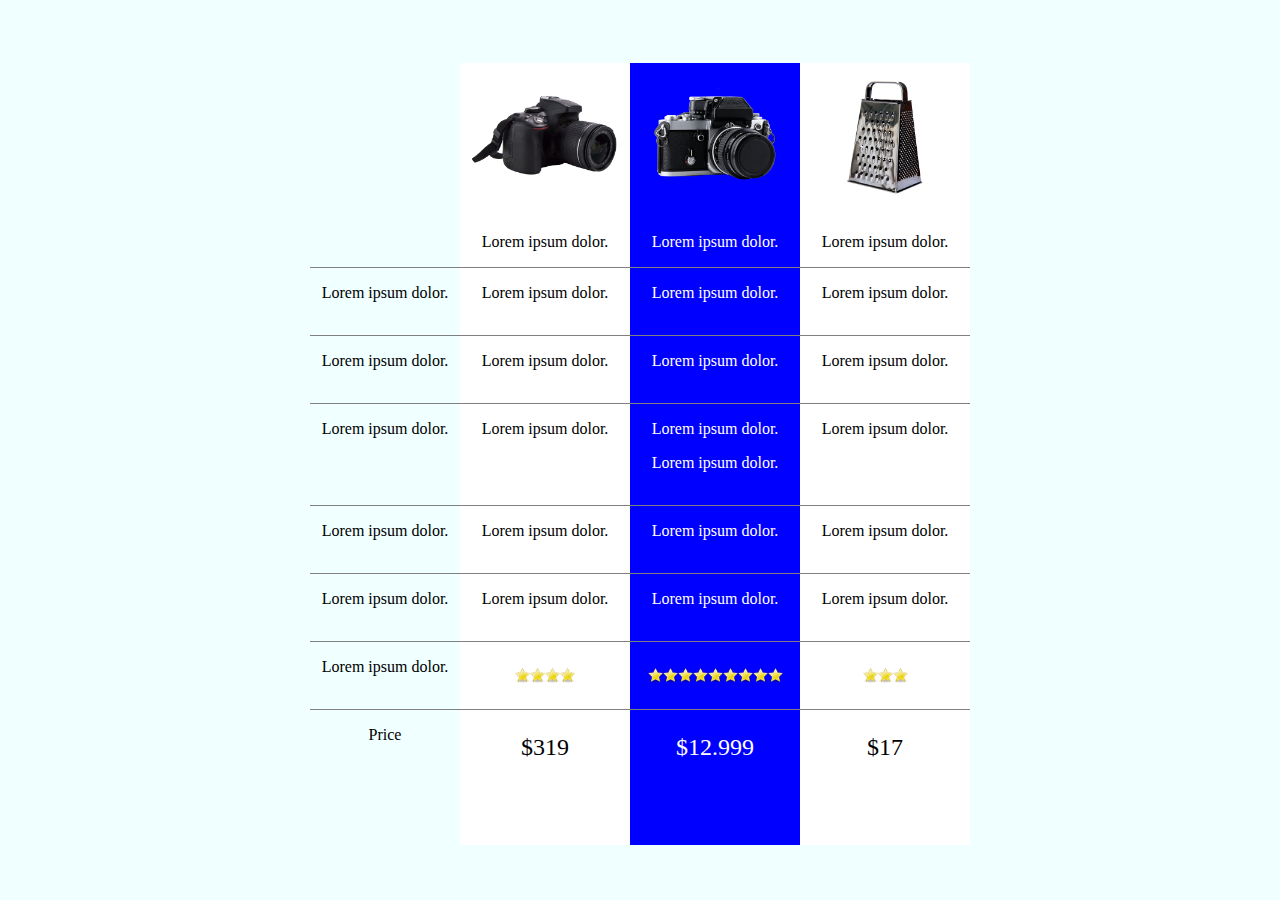
==== index.html @ dc5407e0 "New DZ9" ====
<!DOCTYPE html>
<html lang="en">
<head>
    <meta charset="UTF-8">
    <title>Document</title>
    <link rel="stylesheet" href="main.css"> 
</head>
<body>
   <div class="container">
       <div class="item1">
           <img src="img\foto1.png" alt="foto1">
            <p>Lorem ipsum dolor.</p>
       </div>
       <div class="item2">
           <img src="img\foto2.png" alt="foto2">
           <p>Lorem ipsum dolor.</p>
       </div>
       <div class="item3">
           <img src="img\foto3.png" alt="foto3">
           <p>Lorem ipsum dolor.</p>
       </div>
       <div class="item4">
           <p>Lorem ipsum dolor.</p>
       </div>
       <div class="item5">
           <p>Lorem ipsum dolor.</p>
       </div>
       <div class="item6">
           <p>Lorem ipsum dolor.</p>
       </div>
       <div class="item7">
           <p>Lorem ipsum dolor.</p>
       </div>
       <div class="item8">
           <p>Lorem ipsum dolor.</p>
       </div>
       <div class="item9">
           <p>Lorem ipsum dolor.</p>
       </div>
       <div class="item10">
           <p>Lorem ipsum dolor.</p>
       </div>
       <div class="item11">
           <p>Lorem ipsum dolor.</p>
       </div>
       <div class="item12">
           <p>Lorem ipsum dolor.</p>
       </div>
       <div class="item13">
           <p>Lorem ipsum dolor.</p>
       </div>
       <div class="item14">
           <p>Lorem ipsum dolor.</p>
           <p>Lorem ipsum dolor.</p>
       </div>
       <div class="item15">
           <p>Lorem ipsum dolor.</p>
       </div>
       <div class="item16">
           <p>Lorem ipsum dolor.</p>
       </div>
       <div class="item17">
           <p>Lorem ipsum dolor.</p>
       </div>
       <div class="item18">
           <p>Lorem ipsum dolor.</p>
       </div>
       <div class="item19">
           <p>Lorem ipsum dolor.</p>
       </div>
       <div class="item20">
           <p>Lorem ipsum dolor.</p>
       </div>
       <div class="item21">
           <p>Lorem ipsum dolor.</p>
       </div>
       <div class="item22">
           <p>Lorem ipsum dolor.</p>
       </div>
       <div class="item23">
           <p>Lorem ipsum dolor.</p>
       </div>
       <div class="item24">
           <p>Lorem ipsum dolor.</p>
       </div>
       <div class="item25">
           <img src="img\star.png" alt="star"><img src="img\star.png" alt="star"><img src="img\star.png" alt="star"><img src="img\star.png" alt="star">
       </div>
       <div class="item26">
           <img src="img\star.png" alt="star"><img src="img\star.png" alt="star"><img src="img\star.png" alt="star"><img src="img\star.png" alt="star"><img src="img\star.png" alt="star"><img src="img\star.png" alt="star"><img src="img\star.png" alt="star"><img src="img\star.png" alt="star"><img src="img\star.png" alt="star">
       </div>
       <div class="item27">
           <img src="img\star.png" alt="star"><img src="img\star.png" alt="star"><img src="img\star.png" alt="star">
       </div>
       <div class="item28">
           <p>Price</p>
       </div>
       <div class="item29">
            <p>$319</p>
       </div>
       <div class="item30">
            <p>$12.999</p>
       </div>
       <div class="item31">
            <p>$17</p>
       </div>
       
   </div>
    
</body>
</html>
---- main.css ----
body{
background-color: azure;
}
.container{
    display: grid;
    grid-template-columns: 150px 170px 170px 170px;
    grid-template-rows: 3fr 1fr 1fr 1.5fr 1fr 1fr 1fr 2fr;
    grid-template-areas: 
   ". item1 item2 item3"
   "item4 item5 item6 item7"
   "item8 item9 item10 item11" 
   "item12 item13 item14 item15" 
   "item16 item17 item18 item19" 
   "item20 item21 item22 item23" 
   "item24 item25 item26 item27" 
   "item28 item29 item30 item31";
   /* grid: [row1-start] ". item1 item2 item3" 3fr [row1-end]
    grid: [row2-start] "item4 item5 item6 item7" 1fr [row2-end]
    grid: [row3-start] "item8 item9 item10 item11" 1fr [row3-end]
    grid: [row4-start] "item12 item13 item14 item15" 1.5fr [row4-end]
    grid: [row5-start] "item16 item17 item18 item19" 1fr [row5-end]
    grid: [row6-start] "item20 item21 item22 item23" 1fr [row6-end]
    grid: [row7-start] "item24 item25 item26 item27" 1fr [row7-end]
    grid: [row8-start] "item28 item29 item30 item31" 2fr [row8-end]
    / 50px 70px 70px 70px;*/
    justify-content: center;
    margin-top: 5%;
}

.item1{background-color: white;
  grid-area: item1;  
    text-align: center;
}
.item1 img{
    width: 150px;
    height: 150px;
  
}
.item2{ text-align: center;
    background-color: blue;
    color: white;
    grid-area: item2;
  
}
.item2 img{
    width: 150px;
    height: 150px;
  
}
.item3{background-color: white;
     grid-area: item3;  text-align: center;
}
.item3 img{
    width: 150px;
    height: 150px;
  
}
.item4{ text-align: center;
     grid-area: item4; 
    border-top: 1px solid grey;
}
.item5{background-color: white;
     grid-area: item5; 
    border-top: 1px solid grey; text-align: center;
}
.item6{background-color: blue; text-align: center;
    color: white;
     grid-area: item6; 
    border-top: 1px solid grey;
}
.item7{border-top: 1px solid grey;
    grid-area: item7;background-color: white; text-align: center;
    
}
.item8{border-top: 1px solid grey; text-align: center;
    grid-area: item8;
}
.item9{border-top: 1px solid grey; text-align: center;
    grid-area: item9;background-color: white;
}
.item10{border-top: 1px solid grey; text-align: center;
    grid-area: item10;background-color: blue;
    color: white;
}
.item11{border-top: 1px solid grey; text-align: center;
    grid-area: item11;background-color: white;
}
.item12{border-top: 1px solid grey; text-align: center;
grid-area: item12;
    
}
.item13{border-top: 1px solid grey; text-align: center;
    grid-area: item13;background-color: white;
}
.item14{border-top: 1px solid grey; text-align: center;
    grid-area: item14;background-color: blue;
    color: white;
}
.item15{border-top: 1px solid grey; text-align: center;
   grid-area: item15;background-color: white; 
}

.item16{border-top: 1px solid grey; text-align: center;
    grid-area: item16;
}
.item17{border-top: 1px solid grey; text-align: center;
    grid-area: item17;background-color: white;
}
.item18{border-top: 1px solid grey; text-align: center;
    grid-area: item18;background-color: blue;
    color: white;
}
.item19{border-top: 1px solid grey; text-align: center;
    grid-area: item19;background-color: white;
}
.item20{border-top: 1px solid grey; text-align: center;
    grid-area: item20;
}
.item21{border-top: 1px solid grey; text-align: center;
    grid-area: item21;background-color: white;
}

.item22{border-top: 1px solid grey; text-align: center;
    grid-area: item22;background-color: blue;
    color: white;
}
.item23{border-top: 1px solid grey; text-align: center;
    grid-area: item23;background-color: white;
}
.item24{border-top: 1px solid grey; text-align: center;
    grid-area: item24;
}
.item25{border-top: 1px solid grey; text-align: center;
    grid-area: item25;background-color: white;
    
}
.item25 img{margin-top: 15%;
    width: 15px;
    height: 15px;
}
.item26{border-top: 1px solid grey; text-align: center;
    grid-area: item26;background-color: blue;
    color: white;
}
.item26 img{margin-top: 15%;
    width: 15px;
    height: 15px;
}
.item27{border-top: 1px solid grey; text-align: center;
    grid-area: item27;background-color: white;
}
.item27 img{
    margin-top: 15%;
    width: 15px;
    height: 15px;
}
.item28{border-top: 1px solid grey; text-align: center;
    grid-area: item28;
}
.item29{border-top: 1px solid grey; text-align: center;
    grid-area: item29;background-color: white;font-size: 150%;
}
.item30{border-top: 1px solid grey; text-align: center;
    grid-area: item30;background-color: blue;
    color: white;
    padding-bottom: 10px;font-size: 150%;
}
.item31{border-top: 1px solid grey;font-size: 150%;
    grid-area: item31;background-color: white; text-align: center;
}
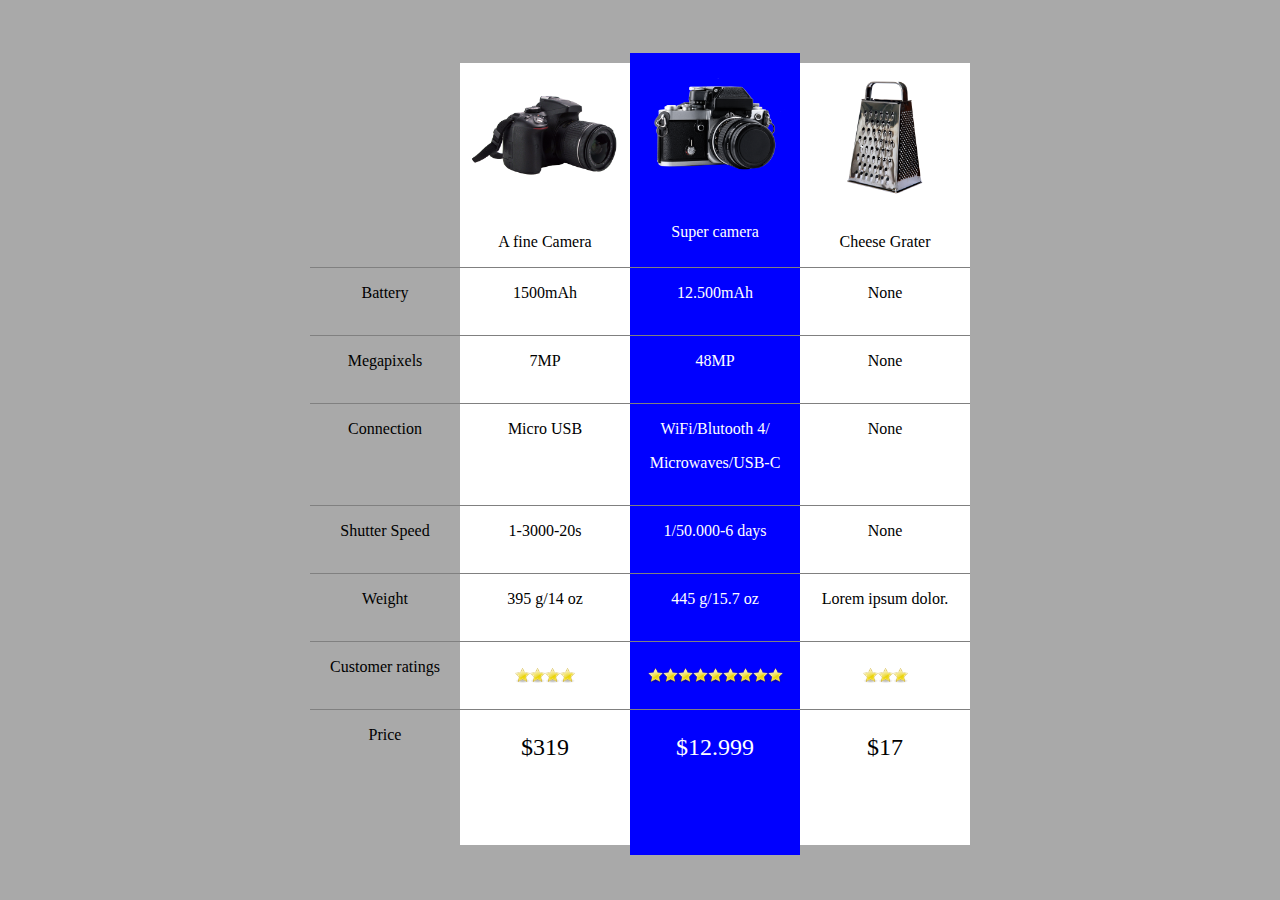
==== commit 7623397a: "New file DZ9" ====
--- a/index.html
+++ b/index.html
@@ -6,82 +6,84 @@
     <link rel="stylesheet" href="main.css"> 
 </head>
 <body>
+  <div class="main">
    <div class="container">
+      <div class="back-white"></div>
        <div class="item1">
            <img src="img\foto1.png" alt="foto1">
-            <p>Lorem ipsum dolor.</p>
+           <p>A fine Camera</p>
        </div>
        <div class="item2">
            <img src="img\foto2.png" alt="foto2">
-           <p>Lorem ipsum dolor.</p>
+           <p>Super camera</p>
        </div>
        <div class="item3">
            <img src="img\foto3.png" alt="foto3">
-           <p>Lorem ipsum dolor.</p>
+           <p>Cheese Grater</p>
        </div>
        <div class="item4">
-           <p>Lorem ipsum dolor.</p>
+           <p>Battery</p>
        </div>
        <div class="item5">
-           <p>Lorem ipsum dolor.</p>
+           <p>1500mAh</p>
        </div>
        <div class="item6">
-           <p>Lorem ipsum dolor.</p>
+           <p>12.500mAh</p>
        </div>
        <div class="item7">
-           <p>Lorem ipsum dolor.</p>
+           <p>None</p>
        </div>
        <div class="item8">
-           <p>Lorem ipsum dolor.</p>
+           <p>Megapixels</p>
        </div>
        <div class="item9">
-           <p>Lorem ipsum dolor.</p>
+           <p>7MP</p>
        </div>
        <div class="item10">
-           <p>Lorem ipsum dolor.</p>
+           <p>48MP</p>
        </div>
        <div class="item11">
-           <p>Lorem ipsum dolor.</p>
+           <p>None</p>
        </div>
        <div class="item12">
-           <p>Lorem ipsum dolor.</p>
+           <p>Connection</p>
        </div>
        <div class="item13">
-           <p>Lorem ipsum dolor.</p>
+           <p>Micro USB</p>
        </div>
        <div class="item14">
-           <p>Lorem ipsum dolor.</p>
-           <p>Lorem ipsum dolor.</p>
+           <p>WiFi/Blutooth 4/</p>
+           <p>Microwaves/USB-C</p>
        </div>
        <div class="item15">
-           <p>Lorem ipsum dolor.</p>
+           <p>None</p>
        </div>
        <div class="item16">
-           <p>Lorem ipsum dolor.</p>
+           <p>Shutter Speed</p>
        </div>
        <div class="item17">
-           <p>Lorem ipsum dolor.</p>
+           <p>1-3000-20s</p>
        </div>
        <div class="item18">
-           <p>Lorem ipsum dolor.</p>
+           <p>1/50.000-6 days</p>
        </div>
        <div class="item19">
-           <p>Lorem ipsum dolor.</p>
+           <p>None</p>
        </div>
        <div class="item20">
-           <p>Lorem ipsum dolor.</p>
+           <p>Weight</p>
        </div>
        <div class="item21">
-           <p>Lorem ipsum dolor.</p>
+           <p>395 g/14 oz</p>
        </div>
        <div class="item22">
-           <p>Lorem ipsum dolor.</p>
+           <p>445 g/15.7 oz</p>
        </div>
        <div class="item23">
            <p>Lorem ipsum dolor.</p>
        </div>
        <div class="item24">
-           <p>Lorem ipsum dolor.</p>
+           <p>Customer ratings</p>
        </div>
        <div class="item25">
            <img src="img\star.png" alt="star"><img src="img\star.png" alt="star"><img src="img\star.png" alt="star"><img src="img\star.png" alt="star">
@@ -106,6 +108,6 @@
        </div>
        
    </div>
-    
+    </div>
 </body>
 </html>--- a/main.css
+++ b/main.css
@@ -1,20 +1,26 @@
-body{
-background-color: azure;
-}
-.container{
+body {
+    background-color: #A9A9A9;
+}
+.back-white{
+    display: none;
+}
+.main{
+    
+}
+.container {
     display: grid;
     grid-template-columns: 150px 170px 170px 170px;
     grid-template-rows: 3fr 1fr 1fr 1.5fr 1fr 1fr 1fr 2fr;
-    grid-template-areas: 
-   ". item1 item2 item3"
-   "item4 item5 item6 item7"
-   "item8 item9 item10 item11" 
-   "item12 item13 item14 item15" 
-   "item16 item17 item18 item19" 
-   "item20 item21 item22 item23" 
-   "item24 item25 item26 item27" 
-   "item28 item29 item30 item31";
-   /* grid: [row1-start] ". item1 item2 item3" 3fr [row1-end]
+    grid-template-areas:
+        ". item1 item2 item3"
+        "item4 item5 item6 item7"
+        "item8 item9 item10 item11"
+        "item12 item13 item14 item15"
+        "item16 item17 item18 item19"
+        "item20 item21 item22 item23"
+        "item24 item25 item26 item27"
+        "item28 item29 item30 item31";
+    /* grid: [row1-start] ". item1 item2 item3" 3fr [row1-end]
     grid: [row2-start] "item4 item5 item6 item7" 1fr [row2-end]
     grid: [row3-start] "item8 item9 item10 item11" 1fr [row3-end]
     grid: [row4-start] "item12 item13 item14 item15" 1.5fr [row4-end]
@@ -27,145 +33,894 @@
     margin-top: 5%;
 }
 
-.item1{background-color: white;
-  grid-area: item1;  
-    text-align: center;
-}
-.item1 img{
+.item1 {
+    background-color: white;
+    grid-area: item1;
+    text-align: center;
+}
+
+.item1 img {
     width: 150px;
     height: 150px;
-  
-}
-.item2{ text-align: center;
+
+}
+
+.item2 {
+    text-align: center;
     background-color: blue;
     color: white;
     grid-area: item2;
-  
-}
-.item2 img{
+    margin-top: -10px;
+
+}
+
+.item2 img {
     width: 150px;
     height: 150px;
-  
-}
-.item3{background-color: white;
-     grid-area: item3;  text-align: center;
-}
-.item3 img{
+
+}
+
+.item3 {
+    background-color: white;
+    grid-area: item3;
+    text-align: center;
+}
+
+.item3 img {
     width: 150px;
     height: 150px;
-  
-}
-.item4{ text-align: center;
-     grid-area: item4; 
-    border-top: 1px solid grey;
-}
-.item5{background-color: white;
-     grid-area: item5; 
-    border-top: 1px solid grey; text-align: center;
-}
-.item6{background-color: blue; text-align: center;
+
+}
+
+.item4 {
+    text-align: center;
+    grid-area: item4;
+    border-top: 1px solid grey;
+}
+
+.item5 {
+    background-color: white;
+    grid-area: item5;
+    border-top: 1px solid grey;
+    text-align: center;
+}
+
+.item6 {
+    background-color: blue;
+    text-align: center;
     color: white;
-     grid-area: item6; 
-    border-top: 1px solid grey;
-}
-.item7{border-top: 1px solid grey;
-    grid-area: item7;background-color: white; text-align: center;
-    
-}
-.item8{border-top: 1px solid grey; text-align: center;
+    grid-area: item6;
+    border-top: 1px solid grey;
+}
+
+.item7 {
+    border-top: 1px solid grey;
+    grid-area: item7;
+    background-color: white;
+    text-align: center;
+
+}
+
+.item8 {
+    border-top: 1px solid grey;
+    text-align: center;
     grid-area: item8;
 }
-.item9{border-top: 1px solid grey; text-align: center;
-    grid-area: item9;background-color: white;
-}
-.item10{border-top: 1px solid grey; text-align: center;
-    grid-area: item10;background-color: blue;
+
+.item9 {
+    border-top: 1px solid grey;
+    text-align: center;
+    grid-area: item9;
+    background-color: white;
+}
+
+.item10 {
+    border-top: 1px solid grey;
+    text-align: center;
+    grid-area: item10;
+    background-color: blue;
     color: white;
 }
-.item11{border-top: 1px solid grey; text-align: center;
-    grid-area: item11;background-color: white;
-}
-.item12{border-top: 1px solid grey; text-align: center;
-grid-area: item12;
-    
-}
-.item13{border-top: 1px solid grey; text-align: center;
-    grid-area: item13;background-color: white;
-}
-.item14{border-top: 1px solid grey; text-align: center;
-    grid-area: item14;background-color: blue;
+
+.item11 {
+    border-top: 1px solid grey;
+    text-align: center;
+    grid-area: item11;
+    background-color: white;
+}
+
+.item12 {
+    border-top: 1px solid grey;
+    text-align: center;
+    grid-area: item12;
+
+}
+
+.item13 {
+    border-top: 1px solid grey;
+    text-align: center;
+    grid-area: item13;
+    background-color: white;
+}
+
+.item14 {
+    border-top: 1px solid grey;
+    text-align: center;
+    grid-area: item14;
+    background-color: blue;
     color: white;
 }
-.item15{border-top: 1px solid grey; text-align: center;
-   grid-area: item15;background-color: white; 
-}
-
-.item16{border-top: 1px solid grey; text-align: center;
+
+.item15 {
+    border-top: 1px solid grey;
+    text-align: center;
+    grid-area: item15;
+    background-color: white;
+}
+
+.item16 {
+    border-top: 1px solid grey;
+    text-align: center;
     grid-area: item16;
 }
-.item17{border-top: 1px solid grey; text-align: center;
-    grid-area: item17;background-color: white;
-}
-.item18{border-top: 1px solid grey; text-align: center;
-    grid-area: item18;background-color: blue;
+
+.item17 {
+    border-top: 1px solid grey;
+    text-align: center;
+    grid-area: item17;
+    background-color: white;
+}
+
+.item18 {
+    border-top: 1px solid grey;
+    text-align: center;
+    grid-area: item18;
+    background-color: blue;
     color: white;
 }
-.item19{border-top: 1px solid grey; text-align: center;
-    grid-area: item19;background-color: white;
-}
-.item20{border-top: 1px solid grey; text-align: center;
+
+.item19 {
+    border-top: 1px solid grey;
+    text-align: center;
+    grid-area: item19;
+    background-color: white;
+}
+
+.item20 {
+    border-top: 1px solid grey;
+    text-align: center;
     grid-area: item20;
 }
-.item21{border-top: 1px solid grey; text-align: center;
-    grid-area: item21;background-color: white;
-}
-
-.item22{border-top: 1px solid grey; text-align: center;
-    grid-area: item22;background-color: blue;
+
+.item21 {
+    border-top: 1px solid grey;
+    text-align: center;
+    grid-area: item21;
+    background-color: white;
+}
+
+.item22 {
+    border-top: 1px solid grey;
+    text-align: center;
+    grid-area: item22;
+    background-color: blue;
     color: white;
 }
-.item23{border-top: 1px solid grey; text-align: center;
-    grid-area: item23;background-color: white;
-}
-.item24{border-top: 1px solid grey; text-align: center;
+
+.item23 {
+    border-top: 1px solid grey;
+    text-align: center;
+    grid-area: item23;
+    background-color: white;
+}
+
+.item24 {
+    border-top: 1px solid grey;
+    text-align: center;
     grid-area: item24;
 }
-.item25{border-top: 1px solid grey; text-align: center;
-    grid-area: item25;background-color: white;
-    
-}
-.item25 img{margin-top: 15%;
-    width: 15px;
-    height: 15px;
-}
-.item26{border-top: 1px solid grey; text-align: center;
-    grid-area: item26;background-color: blue;
-    color: white;
-}
-.item26 img{margin-top: 15%;
-    width: 15px;
-    height: 15px;
-}
-.item27{border-top: 1px solid grey; text-align: center;
-    grid-area: item27;background-color: white;
-}
-.item27 img{
+
+.item25 {
+    border-top: 1px solid grey;
+    text-align: center;
+    grid-area: item25;
+    background-color: white;
+
+}
+
+.item25 img {
     margin-top: 15%;
     width: 15px;
     height: 15px;
 }
-.item28{border-top: 1px solid grey; text-align: center;
+
+.item26 {
+    border-top: 1px solid grey;
+    text-align: center;
+    grid-area: item26;
+    background-color: blue;
+    color: white;
+}
+
+.item26 img {
+    margin-top: 15%;
+    width: 15px;
+    height: 15px;
+}
+
+.item27 {
+    border-top: 1px solid grey;
+    text-align: center;
+    grid-area: item27;
+    background-color: white;
+}
+
+.item27 img {
+    margin-top: 15%;
+    width: 15px;
+    height: 15px;
+}
+
+.item28 {
+    border-top: 1px solid grey;
+    text-align: center;
     grid-area: item28;
 }
-.item29{border-top: 1px solid grey; text-align: center;
-    grid-area: item29;background-color: white;font-size: 150%;
-}
-.item30{border-top: 1px solid grey; text-align: center;
-    grid-area: item30;background-color: blue;
+
+.item29 {
+    border-top: 1px solid grey;
+    text-align: center;
+    grid-area: item29;
+    background-color: white;
+    font-size: 150%;
+}
+
+.item30 {
+    border-top: 1px solid grey;
+    text-align: center;
+    grid-area: item30;
+    background-color: blue;
     color: white;
-    padding-bottom: 10px;font-size: 150%;
-}
-.item31{border-top: 1px solid grey;font-size: 150%;
-    grid-area: item31;background-color: white; text-align: center;
-}
-
+    padding-bottom: 10px;
+    font-size: 150%;
+    margin-bottom: -10px;
+}
+
+.item31 {
+    border-top: 1px solid grey;
+    font-size: 150%;
+    grid-area: item31;
+    background-color: white;
+    text-align: center;
+}
+
+@media(max-width: 991px){
+    .container {
+    display: grid;
+    grid-template-columns: 170px 170px 170px;
+    grid-template-rows: 3fr 1fr 1fr 1fr 1fr 1fr 1fr 1fr 1fr 1fr 1.5fr 1fr 1fr 1fr 2fr;
+    grid-template-areas:
+        "item1 item2 item3"
+        "item4 item4 item4" 
+        "item5 item6 item7"
+        "item8 item8 item8"
+        "item9 item10 item11"
+        "item12 item12 item12"
+        "item13 item14 item15"
+        "item16 item16 item16"
+        "item17 item18 item19"
+        "item20 item20 item20"
+        "item21 item22 item23"
+        "item24 item24 item24"
+        "item25 item26 item27"
+        "item28 item28 item28"
+        "item29 item30 item31";
+
+  
+}
+    .back-white{
+    display: block;
+    grid-row: 1 / 16;
+    grid-column:  2 / 3;
+    background-color: white;
+        
+}
+    .item1 {background-color: #A9A9A9;
+    grid-area: item1;
+    text-align: center;
+}
+
+.item1 img {
+    width: 150px;
+    height: 150px;
+
+}
+
+.item2 {
+    text-align:left;
+    background-color: white;
+    color: black;
+    grid-area: item2;
+    margin-top: -10px;
+
+}
+
+.item2 img {
+    width: 150px;
+    height: 150px;
+
+}
+
+.item3 {
+    background-color: #A9A9A9;
+   text-align: left;
+    grid-area: item3;
+    
+}
+
+.item3 img {
+    width: 150px;
+    height: 150px;
+
+}
+
+.item4 {
+    background-color: transparent;
+   padding-top: 30px;
+    text-align: left;
+    font-weight: 900;
+    grid-area: item4;
+    border-bottom: 1px solid black;
+     border-top:none;
+}
+
+.item5 {
+   background-color: #A9A9A9;
+    grid-area: item5;
+    text-align: center;
+}
+
+.item6 {
+   background-color: white;
+    text-align:left;
+    color: black;
+    grid-area: item6;
+    
+}
+
+.item7 {
+   
+    grid-area: item7;
+    background-color: #A9A9A9;
+   text-align: left;
+
+}
+
+.item8 {
+     background-color: transparent;
+   border-bottom: 1px solid black;
+    padding-top: 30px;
+    text-align: left;
+    font-weight: 900;
+    grid-area: item8;
+    border-top:none;
+    padding-top: 30px;
+}
+
+.item9 {
+    border-top: 1px solid grey;
+    text-align: center;
+    grid-area: item9;
+    background-color: #A9A9A9;
+}
+
+.item10 {
+   background-color: white;
+    text-align:left;
+    color: black;
+    grid-area: item10;
+   
+}
+
+.item11 {
+    background-color: #A9A9A9;
+   text-align: left;
+    grid-area: item11;
+    
+}
+
+.item12 { background-color: transparent;
+   border-bottom: 1px solid black;
+   padding-top: 30px;
+    text-align: left;
+    font-weight: 900;
+    grid-area: item12;
+     border-top:none;
+
+}
+
+.item13 {
+    border-top: 1px solid grey;
+    text-align: center;
+    grid-area: item13;
+   background-color: #A9A9A9;
+}
+
+.item14 {
+    background-color: white;
+    text-align:left;
+    color: black;
+    grid-area: item14;
+    
+}
+
+.item15 {
+    background-color: #A9A9A9;
+   text-align: left;
+    grid-area: item15;
+    
+}
+
+.item16 { background-color: transparent;
+    border-bottom: 1px solid black;
+    padding-top: 30px;
+    text-align: left;
+    font-weight: 900;
+    grid-area: item16;
+     border-top:none;
+}
+
+.item17 {
+    border-top: 1px solid grey;
+    text-align: center;
+    grid-area: item17;
+    background-color: #A9A9A9;
+}
+
+.item18 {
+    background-color: white;
+    text-align:left;
+    color: black;
+    grid-area: item18;
+    
+}
+
+.item19 {
+    background-color: #A9A9A9;
+   text-align: left;
+    grid-area: item19;
+    
+}
+
+.item20 { background-color: transparent;
+   border-bottom: 1px solid black;
+    padding-top: 30px;
+    text-align: left;
+    font-weight: 900;
+    grid-area: item20;
+    border-top:none;
+}
+
+.item21 {
+    border-top: 1px solid grey;
+    text-align: center;
+    grid-area: item21;
+   background-color: #A9A9A9;
+}
+
+.item22 {
+    background-color: white;
+    text-align:left;
+    color: black;
+    grid-area: item22;
+    
+}
+
+.item23 {
+    background-color: #A9A9A9;
+   text-align: left;
+    grid-area: item23;
+   
+}
+
+.item24 { background-color: transparent;
+    border-bottom: 1px solid black;
+   padding-top: 30px;
+    text-align: left;
+    font-weight: 900;
+    grid-area: item24;
+    border-top:none;
+}
+
+.item25 {
+    border-top: 1px solid grey;
+    text-align: center;
+    grid-area: item25;
+    background-color: #A9A9A9;
+
+}
+
+.item25 img {
+    margin-top: 15%;
+    width: 15px;
+    height: 15px;
+}
+
+.item26 {
+    background-color: white;
+    text-align:left;
+    color: black;
+    grid-area: item26;
+
+}
+
+.item26 img {
+    margin-top: 15%;
+    width: 15px;
+    height: 15px;
+}
+
+.item27 {
+   background-color: #A9A9A9;
+   text-align: left;
+    grid-area: item27;
+   
+}
+
+.item27 img {
+    margin-top: 15%;
+    width: 15px;
+    height: 15px;
+}
+
+.item28 { background-color: transparent;
+  padding-top: 30px;
+    text-align: left;
+    font-weight: 900;
+    grid-area: item28;
+    border-bottom: 1px solid black;
+    border-top:none;
+}
+
+.item29 {
+    border-top: 1px solid grey;
+    text-align: center;
+    grid-area: item29;
+  background-color: #A9A9A9;
+    font-size: 150%;
+}
+
+.item30 {
+    
+    grid-area: item30;
+   
+    background-color: white;
+    text-align:left;
+    color: black;
+    padding-bottom: 10px;
+    font-size: 150%;
+    margin-bottom: -10px;
+}
+
+.item31 {
+    background-color: #A9A9A9;
+   text-align: left;
+    font-size: 150%;
+    grid-area: item31;
+   
+}
+  @media(max-width: 760px){
+    .container {
+    display: grid;
+    grid-template-columns: 170px 170px 170px;
+    grid-template-rows: 3fr 1fr 1fr 1fr 1fr 1fr 1fr 1fr 1fr 1fr 1.5fr 1fr 1fr 1fr 2fr;
+    grid-template-areas:
+        "item1 item2 item3"
+        "item4 item4 item4" 
+        "item5 item6 item7"
+        "item8 item8 item8"
+        "item9 item10 item11"
+        "item12 item12 item12"
+        "item13 item14 item15"
+        "item16 item16 item16"
+        "item17 item18 item19"
+        "item20 item20 item20"
+        "item21 item22 item23"
+        "item24 item24 item24"
+        "item25 item26 item27"
+        "item28 item28 item28"
+        "item29 item30 item31";
+
+  
+}
+    .back-white{
+    display: block;
+    grid-row: 1 / 16;
+    grid-column:  2 / 3;
+    background-color: #A9A9A9;
+        
+}
+    .item1 {background-color: #A9A9A9;
+    grid-area: item1;
+    text-align: center;
+}
+
+.item1 img {
+    width: 150px;
+    height: 150px;
+
+}
+
+.item2 {
+    text-align:left;
+    background-color: white;
+    color: black;
+    grid-area: item2;
+    margin-top: -10px;
+
+}
+
+.item2 img {
+    width: 150px;
+    height: 150px;
+
+}
+
+.item3 {
+    background-color: #A9A9A9;
+   text-align: left;
+    grid-area: item3;
+    
+}
+
+.item3 img {
+    width: 150px;
+    height: 150px;
+
+}
+
+.item4 {
+    background-color: transparent;
+   padding-top: 30px;
+    text-align: left;
+    font-weight: 900;
+    grid-area: item4;
+    border-bottom: 1px solid black;
+     border-top:none;
+}
+
+.item5 {
+   background-color: #A9A9A9;
+    grid-area: item5;
+    text-align: center;
+}
+
+.item6 {
+   background-color: white;
+    text-align:left;
+    color: black;
+    grid-area: item6;
+    
+}
+
+.item7 {
+   
+    grid-area: item7;
+    background-color: #A9A9A9;
+   text-align: left;
+
+}
+
+.item8 {
+     background-color: transparent;
+   border-bottom: 1px solid black;
+    padding-top: 30px;
+    text-align: left;
+    font-weight: 900;
+    grid-area: item8;
+    border-top:none;
+    padding-top: 30px;
+}
+
+.item9 {
+    border-top: 1px solid grey;
+    text-align: center;
+    grid-area: item9;
+    background-color: #A9A9A9;
+}
+
+.item10 {
+   background-color: white;
+    text-align:left;
+    color: black;
+    grid-area: item10;
+   
+}
+
+.item11 {
+    background-color: #A9A9A9;
+   text-align: left;
+    grid-area: item11;
+    
+}
+
+.item12 { background-color: transparent;
+   border-bottom: 1px solid black;
+   padding-top: 30px;
+    text-align: left;
+    font-weight: 900;
+    grid-area: item12;
+     border-top:none;
+
+}
+
+.item13 {
+    border-top: 1px solid grey;
+    text-align: center;
+    grid-area: item13;
+   background-color: #A9A9A9;
+}
+
+.item14 {
+    background-color: white;
+    text-align:left;
+    color: black;
+    grid-area: item14;
+    
+}
+
+.item15 {
+    background-color: #A9A9A9;
+   text-align: left;
+    grid-area: item15;
+    
+}
+
+.item16 { background-color: transparent;
+    border-bottom: 1px solid black;
+    padding-top: 30px;
+    text-align: left;
+    font-weight: 900;
+    grid-area: item16;
+     border-top:none;
+}
+
+.item17 {
+    border-top: 1px solid grey;
+    text-align: center;
+    grid-area: item17;
+    background-color: #A9A9A9;
+}
+
+.item18 {
+    background-color: white;
+    text-align:left;
+    color: black;
+    grid-area: item18;
+    
+}
+
+.item19 {
+    background-color: #A9A9A9;
+   text-align: left;
+    grid-area: item19;
+    
+}
+
+.item20 { background-color: transparent;
+   border-bottom: 1px solid black;
+    padding-top: 30px;
+    text-align: left;
+    font-weight: 900;
+    grid-area: item20;
+    border-top:none;
+}
+
+.item21 {
+    border-top: 1px solid grey;
+    text-align: center;
+    grid-area: item21;
+   background-color: #A9A9A9;
+}
+
+.item22 {
+    background-color: white;
+    text-align:left;
+    color: black;
+    grid-area: item22;
+    
+}
+
+.item23 {
+    background-color: #A9A9A9;
+   text-align: left;
+    grid-area: item23;
+   
+}
+
+.item24 { background-color: transparent;
+    border-bottom: 1px solid black;
+   padding-top: 30px;
+    text-align: left;
+    font-weight: 900;
+    grid-area: item24;
+    border-top:none;
+}
+
+.item25 {
+    border-top: 1px solid grey;
+    text-align: center;
+    grid-area: item25;
+    background-color: #A9A9A9;
+
+}
+
+.item25 img {
+    margin-top: 15%;
+    width: 15px;
+    height: 15px;
+}
+
+.item26 {
+    background-color: white;
+    text-align:left;
+    color: black;
+    grid-area: item26;
+
+}
+
+.item26 img {
+    margin-top: 15%;
+    width: 15px;
+    height: 15px;
+}
+
+.item27 {
+   background-color: #A9A9A9;
+   text-align: left;
+    grid-area: item27;
+   
+}
+
+.item27 img {
+    margin-top: 15%;
+    width: 15px;
+    height: 15px;
+}
+
+.item28 { background-color: transparent;
+  padding-top: 30px;
+    text-align: left;
+    font-weight: 900;
+    grid-area: item28;
+    border-bottom: 1px solid black;
+    border-top:none;
+}
+
+.item29 {
+    border-top: 1px solid grey;
+    text-align: center;
+    grid-area: item29;
+  background-color: #A9A9A9;
+    font-size: 150%;
+}
+
+.item30 {
+    
+    grid-area: item30;
+   
+    background-color: white;
+    text-align:left;
+    color: black;
+    padding-bottom: 10px;
+    font-size: 150%;
+    margin-bottom: -10px;
+}
+
+.item31 {
+    background-color: #A9A9A9;
+   text-align: left;
+    font-size: 150%;
+    grid-area: item31;
+   
+} 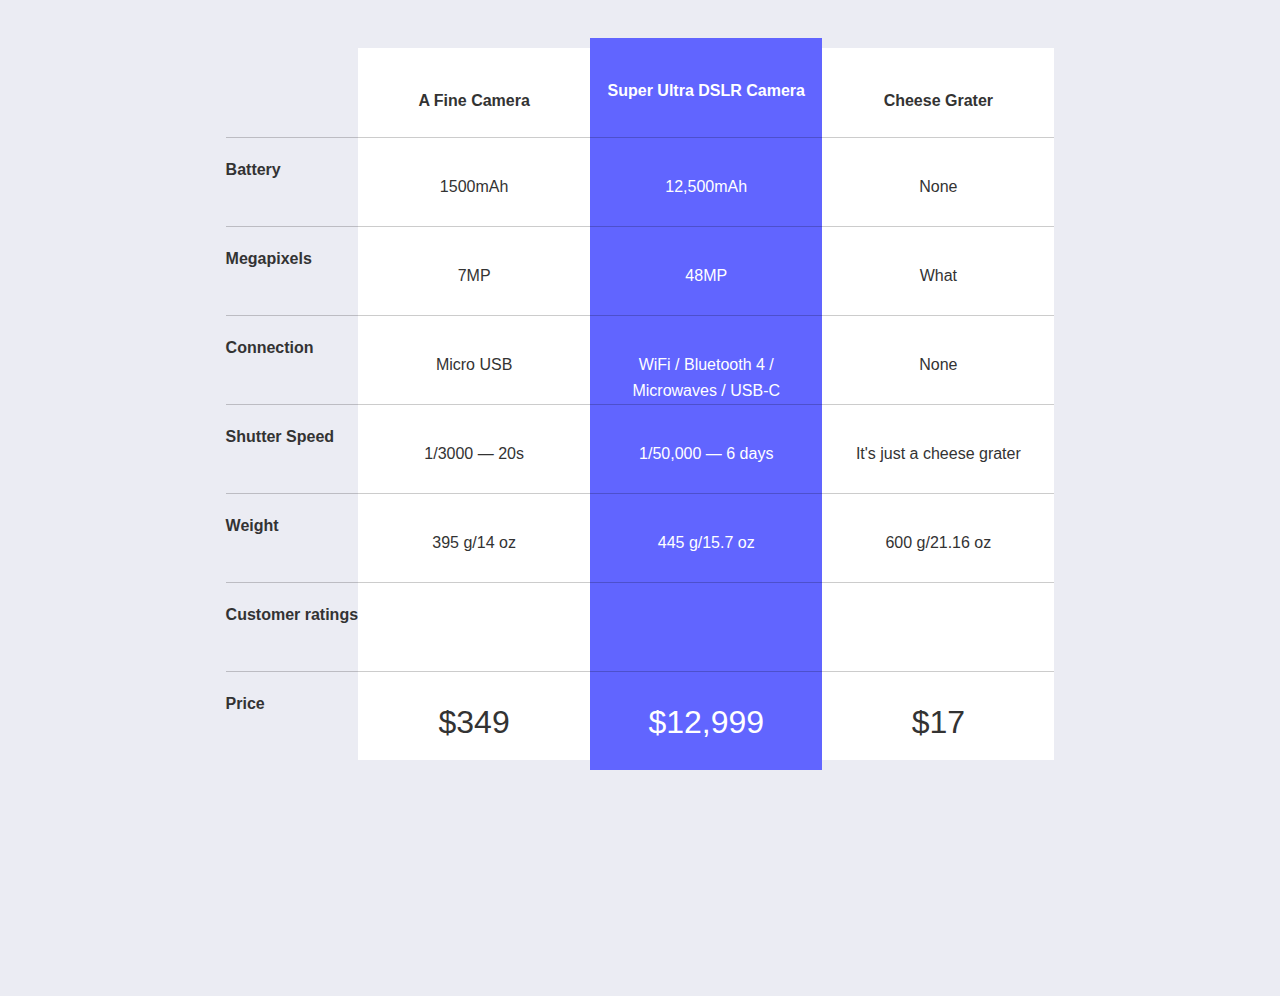
==== commit 34234962: "New DZ9" ====
--- a/index.html
+++ b/index.html
@@ -1,113 +1,112 @@
 <!DOCTYPE html>
 <html lang="en">
 <head>
-    <meta charset="UTF-8">
-    <title>Document</title>
-    <link rel="stylesheet" href="main.css"> 
+	<meta charset="UTF-8">
+	<title>Template 1</title>
+	<link rel="stylesheet" href="main.css">
+	<link href="https://fonts.googleapis.com/css?family=Noto+Sans+HK&display=swap" rel="stylesheet">
 </head>
 <body>
-  <div class="main">
-   <div class="container">
-      <div class="back-white"></div>
-       <div class="item1">
-           <img src="img\foto1.png" alt="foto1">
-           <p>A fine Camera</p>
-       </div>
-       <div class="item2">
-           <img src="img\foto2.png" alt="foto2">
-           <p>Super camera</p>
-       </div>
-       <div class="item3">
-           <img src="img\foto3.png" alt="foto3">
-           <p>Cheese Grater</p>
-       </div>
-       <div class="item4">
-           <p>Battery</p>
-       </div>
-       <div class="item5">
-           <p>1500mAh</p>
-       </div>
-       <div class="item6">
-           <p>12.500mAh</p>
-       </div>
-       <div class="item7">
-           <p>None</p>
-       </div>
-       <div class="item8">
-           <p>Megapixels</p>
-       </div>
-       <div class="item9">
-           <p>7MP</p>
-       </div>
-       <div class="item10">
-           <p>48MP</p>
-       </div>
-       <div class="item11">
-           <p>None</p>
-       </div>
-       <div class="item12">
-           <p>Connection</p>
-       </div>
-       <div class="item13">
-           <p>Micro USB</p>
-       </div>
-       <div class="item14">
-           <p>WiFi/Blutooth 4/</p>
-           <p>Microwaves/USB-C</p>
-       </div>
-       <div class="item15">
-           <p>None</p>
-       </div>
-       <div class="item16">
-           <p>Shutter Speed</p>
-       </div>
-       <div class="item17">
-           <p>1-3000-20s</p>
-       </div>
-       <div class="item18">
-           <p>1/50.000-6 days</p>
-       </div>
-       <div class="item19">
-           <p>None</p>
-       </div>
-       <div class="item20">
-           <p>Weight</p>
-       </div>
-       <div class="item21">
-           <p>395 g/14 oz</p>
-       </div>
-       <div class="item22">
-           <p>445 g/15.7 oz</p>
-       </div>
-       <div class="item23">
-           <p>Lorem ipsum dolor.</p>
-       </div>
-       <div class="item24">
-           <p>Customer ratings</p>
-       </div>
-       <div class="item25">
-           <img src="img\star.png" alt="star"><img src="img\star.png" alt="star"><img src="img\star.png" alt="star"><img src="img\star.png" alt="star">
-       </div>
-       <div class="item26">
-           <img src="img\star.png" alt="star"><img src="img\star.png" alt="star"><img src="img\star.png" alt="star"><img src="img\star.png" alt="star"><img src="img\star.png" alt="star"><img src="img\star.png" alt="star"><img src="img\star.png" alt="star"><img src="img\star.png" alt="star"><img src="img\star.png" alt="star">
-       </div>
-       <div class="item27">
-           <img src="img\star.png" alt="star"><img src="img\star.png" alt="star"><img src="img\star.png" alt="star">
-       </div>
-       <div class="item28">
-           <p>Price</p>
-       </div>
-       <div class="item29">
-            <p>$319</p>
-       </div>
-       <div class="item30">
-            <p>$12.999</p>
-       </div>
-       <div class="item31">
-            <p>$17</p>
-       </div>
-       
-   </div>
+	<div class="main">
+  <div class="grid">
+    <div class="white-background"></div>
+    <div class="grid-label grid-label-1">
+      <h4>Battery</h4>
     </div>
+    <div class="grid-label grid-label-2">
+      <h4>Megapixels</h4>
+    </div>
+    <div class="grid-label grid-label-3">
+      <h4>Connection</h4>
+    </div>
+    <div class="grid-label grid-label-4">
+      <h4>Shutter Speed</h4>
+    </div>
+    <div class="grid-label grid-label-5">
+      <h4>Weight</h4>
+    </div>
+    <div class="grid-label grid-label-6">
+      <h4>Customer ratings</h4>
+    </div>
+    <div class="grid-label grid-label-7">
+      <h4>Price</h4>
+    </div>
+    <div class="big-block big-block-1">
+      <img src="https://assets.website-files.com/5bbd1ca48ea2128263f177c9/5bbd1ca48ea212f802f177dd_camera2.png" alt="" class="product-image" />
+      <h3>A Fine Camera</h3>
+    </div>
+    <div class="grid-block grid-block-1">
+      <p>1500mAh</p>
+    </div>
+    <div class="grid-block grid-block-2">
+      <p>7MP</p>
+    </div>
+    <div class="grid-block grid-block-3">
+      <p>Micro USB</p>
+    </div>
+    <div class="grid-block grid-block-4">
+      <p>1/3000 — 20s</p>
+    </div>
+    <div class="grid-block grid-block-5">
+      <p>395 g/14 oz</p>
+    </div>
+    <div class="grid-block rating grid-block-6">
+      <img src="https://assets.website-files.com/5bbd1ca48ea2128263f177c9/5bbd1ca48ea2123700f177e0_4%20stars.svg" alt="" class="stars" />
+    </div>
+    <div class="grid-block price grid-block-7">
+      <h2>$349</h2>
+    </div>
+    <div class="big-block highlight big-block-2">
+      <img src="https://assets.website-files.com/5bbd1ca48ea2128263f177c9/5bbd1ca48ea2120208f177d5_camera1.png" alt="" class="product-image" />
+      <h3>Super Ultra DSLR Camera</h3>
+    </div>
+    <div class="grid-block blue grid-block-8">
+      <p>12,500mAh</p>
+    </div>
+    <div class="grid-block blue grid-block-9">
+      <p>48MP</p>
+    </div>
+    <div class="grid-block blue grid-block-10">
+      <p>WiFi / Bluetooth 4 / <br />Microwaves / USB-C</p>
+    </div>
+    <div class="grid-block blue grid-block-11">
+      <p>1/50,000 — 6 days</p>
+    </div>
+    <div class="grid-block blue grid-block-12">
+      <p>445 g/15.7 oz</p>
+    </div>
+    <div class="grid-block rating highlight grid-block-13">
+      <img src="https://assets.website-files.com/5bbd1ca48ea2128263f177c9/5bbd1ca48ea21236cdf177e1_5%20stars.svg" alt="" class="stars" />
+    </div>
+    <div class="grid-block price highlight grid-block-14">
+      <h2>$12,999</h2>
+    </div>
+    <div class="big-block big-block-3">
+      <img src="https://assets.website-files.com/5bbd1ca48ea2128263f177c9/5bbd1ca48ea2122a08f177db_cheese.png" alt="" class="product-image" />
+      <h3>Cheese Grater</h3>
+    </div>
+    <div class="grid-block grid-block-15">
+      <p>None</p>
+    </div>
+    <div class="grid-block grid-block-16">
+      <p>What</p>
+    </div>
+    <div class="grid-block grid-block-17">
+      <p>None</p>
+    </div>
+    <div class="grid-block grid-block-18">
+      <p>It&#x27;s just a cheese grater</p>
+    </div>
+    <div class="grid-block grid-block-19">
+      <p>600 g/21.16 oz</p>
+    </div>
+    <div class="grid-block rating grid-block-20">
+      <img src="https://assets.website-files.com/5bbd1ca48ea2128263f177c9/5bbd1ca48ea2121ce8f177e2_3%20stars.svg" alt="" class="stars" />
+    </div>
+    <div class="grid-block price grid-block-21">
+      <h2>$17</h2>
+    </div>
+  </div>
+</div>
 </body>
 </html>--- a/main.css
+++ b/main.css
@@ -1,926 +1,300 @@
 body {
-    background-color: #A9A9A9;
-}
-.back-white{
-    display: none;
-}
-.main{
-    
-}
-.container {
-    display: grid;
-    grid-template-columns: 150px 170px 170px 170px;
-    grid-template-rows: 3fr 1fr 1fr 1.5fr 1fr 1fr 1fr 2fr;
-    grid-template-areas:
-        ". item1 item2 item3"
-        "item4 item5 item6 item7"
-        "item8 item9 item10 item11"
-        "item12 item13 item14 item15"
-        "item16 item17 item18 item19"
-        "item20 item21 item22 item23"
-        "item24 item25 item26 item27"
-        "item28 item29 item30 item31";
-    /* grid: [row1-start] ". item1 item2 item3" 3fr [row1-end]
-    grid: [row2-start] "item4 item5 item6 item7" 1fr [row2-end]
-    grid: [row3-start] "item8 item9 item10 item11" 1fr [row3-end]
-    grid: [row4-start] "item12 item13 item14 item15" 1.5fr [row4-end]
-    grid: [row5-start] "item16 item17 item18 item19" 1fr [row5-end]
-    grid: [row6-start] "item20 item21 item22 item23" 1fr [row6-end]
-    grid: [row7-start] "item24 item25 item26 item27" 1fr [row7-end]
-    grid: [row8-start] "item28 item29 item30 item31" 2fr [row8-end]
-    / 50px 70px 70px 70px;*/
-    justify-content: center;
-    margin-top: 5%;
-}
-
-.item1 {
-    background-color: white;
-    grid-area: item1;
-    text-align: center;
-}
-
-.item1 img {
-    width: 150px;
-    height: 150px;
-
-}
-
-.item2 {
-    text-align: center;
-    background-color: blue;
-    color: white;
-    grid-area: item2;
-    margin-top: -10px;
-
-}
-
-.item2 img {
-    width: 150px;
-    height: 150px;
-
-}
-
-.item3 {
-    background-color: white;
-    grid-area: item3;
-    text-align: center;
-}
-
-.item3 img {
-    width: 150px;
-    height: 150px;
-
-}
-
-.item4 {
-    text-align: center;
-    grid-area: item4;
-    border-top: 1px solid grey;
-}
-
-.item5 {
-    background-color: white;
-    grid-area: item5;
-    border-top: 1px solid grey;
-    text-align: center;
-}
-
-.item6 {
-    background-color: blue;
-    text-align: center;
-    color: white;
-    grid-area: item6;
-    border-top: 1px solid grey;
-}
-
-.item7 {
-    border-top: 1px solid grey;
-    grid-area: item7;
-    background-color: white;
-    text-align: center;
-
-}
-
-.item8 {
-    border-top: 1px solid grey;
-    text-align: center;
-    grid-area: item8;
-}
-
-.item9 {
-    border-top: 1px solid grey;
-    text-align: center;
-    grid-area: item9;
-    background-color: white;
-}
-
-.item10 {
-    border-top: 1px solid grey;
-    text-align: center;
-    grid-area: item10;
-    background-color: blue;
-    color: white;
-}
-
-.item11 {
-    border-top: 1px solid grey;
-    text-align: center;
-    grid-area: item11;
-    background-color: white;
-}
-
-.item12 {
-    border-top: 1px solid grey;
-    text-align: center;
-    grid-area: item12;
-
-}
-
-.item13 {
-    border-top: 1px solid grey;
-    text-align: center;
-    grid-area: item13;
-    background-color: white;
-}
-
-.item14 {
-    border-top: 1px solid grey;
-    text-align: center;
-    grid-area: item14;
-    background-color: blue;
-    color: white;
-}
-
-.item15 {
-    border-top: 1px solid grey;
-    text-align: center;
-    grid-area: item15;
-    background-color: white;
-}
-
-.item16 {
-    border-top: 1px solid grey;
-    text-align: center;
-    grid-area: item16;
-}
-
-.item17 {
-    border-top: 1px solid grey;
-    text-align: center;
-    grid-area: item17;
-    background-color: white;
-}
-
-.item18 {
-    border-top: 1px solid grey;
-    text-align: center;
-    grid-area: item18;
-    background-color: blue;
-    color: white;
-}
-
-.item19 {
-    border-top: 1px solid grey;
-    text-align: center;
-    grid-area: item19;
-    background-color: white;
-}
-
-.item20 {
-    border-top: 1px solid grey;
-    text-align: center;
-    grid-area: item20;
-}
-
-.item21 {
-    border-top: 1px solid grey;
-    text-align: center;
-    grid-area: item21;
-    background-color: white;
-}
-
-.item22 {
-    border-top: 1px solid grey;
-    text-align: center;
-    grid-area: item22;
-    background-color: blue;
-    color: white;
-}
-
-.item23 {
-    border-top: 1px solid grey;
-    text-align: center;
-    grid-area: item23;
-    background-color: white;
-}
-
-.item24 {
-    border-top: 1px solid grey;
-    text-align: center;
-    grid-area: item24;
-}
-
-.item25 {
-    border-top: 1px solid grey;
-    text-align: center;
-    grid-area: item25;
-    background-color: white;
-
-}
-
-.item25 img {
-    margin-top: 15%;
-    width: 15px;
-    height: 15px;
-}
-
-.item26 {
-    border-top: 1px solid grey;
-    text-align: center;
-    grid-area: item26;
-    background-color: blue;
-    color: white;
-}
-
-.item26 img {
-    margin-top: 15%;
-    width: 15px;
-    height: 15px;
-}
-
-.item27 {
-    border-top: 1px solid grey;
-    text-align: center;
-    grid-area: item27;
-    background-color: white;
-}
-
-.item27 img {
-    margin-top: 15%;
-    width: 15px;
-    height: 15px;
-}
-
-.item28 {
-    border-top: 1px solid grey;
-    text-align: center;
-    grid-area: item28;
-}
-
-.item29 {
-    border-top: 1px solid grey;
-    text-align: center;
-    grid-area: item29;
-    background-color: white;
-    font-size: 150%;
-}
-
-.item30 {
-    border-top: 1px solid grey;
-    text-align: center;
-    grid-area: item30;
-    background-color: blue;
-    color: white;
-    padding-bottom: 10px;
-    font-size: 150%;
-    margin-bottom: -10px;
-}
-
-.item31 {
-    border-top: 1px solid grey;
-    font-size: 150%;
-    grid-area: item31;
-    background-color: white;
-    text-align: center;
-}
-
-@media(max-width: 991px){
-    .container {
-    display: grid;
-    grid-template-columns: 170px 170px 170px;
-    grid-template-rows: 3fr 1fr 1fr 1fr 1fr 1fr 1fr 1fr 1fr 1fr 1.5fr 1fr 1fr 1fr 2fr;
-    grid-template-areas:
-        "item1 item2 item3"
-        "item4 item4 item4" 
-        "item5 item6 item7"
-        "item8 item8 item8"
-        "item9 item10 item11"
-        "item12 item12 item12"
-        "item13 item14 item15"
-        "item16 item16 item16"
-        "item17 item18 item19"
-        "item20 item20 item20"
-        "item21 item22 item23"
-        "item24 item24 item24"
-        "item25 item26 item27"
-        "item28 item28 item28"
-        "item29 item30 item31";
-
-  
-}
-    .back-white{
-    display: block;
-    grid-row: 1 / 16;
-    grid-column:  2 / 3;
-    background-color: white;
-        
-}
-    .item1 {background-color: #A9A9A9;
-    grid-area: item1;
-    text-align: center;
-}
-
-.item1 img {
-    width: 150px;
-    height: 150px;
-
-}
-
-.item2 {
-    text-align:left;
-    background-color: white;
-    color: black;
-    grid-area: item2;
-    margin-top: -10px;
-
-}
-
-.item2 img {
-    width: 150px;
-    height: 150px;
-
-}
-
-.item3 {
-    background-color: #A9A9A9;
-   text-align: left;
-    grid-area: item3;
-    
-}
-
-.item3 img {
-    width: 150px;
-    height: 150px;
-
-}
-
-.item4 {
-    background-color: transparent;
-   padding-top: 30px;
-    text-align: left;
-    font-weight: 900;
-    grid-area: item4;
-    border-bottom: 1px solid black;
-     border-top:none;
-}
-
-.item5 {
-   background-color: #A9A9A9;
-    grid-area: item5;
-    text-align: center;
-}
-
-.item6 {
-   background-color: white;
-    text-align:left;
-    color: black;
-    grid-area: item6;
-    
-}
-
-.item7 {
-   
-    grid-area: item7;
-    background-color: #A9A9A9;
-   text-align: left;
-
-}
-
-.item8 {
-     background-color: transparent;
-   border-bottom: 1px solid black;
-    padding-top: 30px;
-    text-align: left;
-    font-weight: 900;
-    grid-area: item8;
-    border-top:none;
-    padding-top: 30px;
-}
-
-.item9 {
-    border-top: 1px solid grey;
-    text-align: center;
-    grid-area: item9;
-    background-color: #A9A9A9;
-}
-
-.item10 {
-   background-color: white;
-    text-align:left;
-    color: black;
-    grid-area: item10;
-   
-}
-
-.item11 {
-    background-color: #A9A9A9;
-   text-align: left;
-    grid-area: item11;
-    
-}
-
-.item12 { background-color: transparent;
-   border-bottom: 1px solid black;
-   padding-top: 30px;
-    text-align: left;
-    font-weight: 900;
-    grid-area: item12;
-     border-top:none;
-
-}
-
-.item13 {
-    border-top: 1px solid grey;
-    text-align: center;
-    grid-area: item13;
-   background-color: #A9A9A9;
-}
-
-.item14 {
-    background-color: white;
-    text-align:left;
-    color: black;
-    grid-area: item14;
-    
-}
-
-.item15 {
-    background-color: #A9A9A9;
-   text-align: left;
-    grid-area: item15;
-    
-}
-
-.item16 { background-color: transparent;
-    border-bottom: 1px solid black;
-    padding-top: 30px;
-    text-align: left;
-    font-weight: 900;
-    grid-area: item16;
-     border-top:none;
-}
-
-.item17 {
-    border-top: 1px solid grey;
-    text-align: center;
-    grid-area: item17;
-    background-color: #A9A9A9;
-}
-
-.item18 {
-    background-color: white;
-    text-align:left;
-    color: black;
-    grid-area: item18;
-    
-}
-
-.item19 {
-    background-color: #A9A9A9;
-   text-align: left;
-    grid-area: item19;
-    
-}
-
-.item20 { background-color: transparent;
-   border-bottom: 1px solid black;
-    padding-top: 30px;
-    text-align: left;
-    font-weight: 900;
-    grid-area: item20;
-    border-top:none;
-}
-
-.item21 {
-    border-top: 1px solid grey;
-    text-align: center;
-    grid-area: item21;
-   background-color: #A9A9A9;
-}
-
-.item22 {
-    background-color: white;
-    text-align:left;
-    color: black;
-    grid-area: item22;
-    
-}
-
-.item23 {
-    background-color: #A9A9A9;
-   text-align: left;
-    grid-area: item23;
-   
-}
-
-.item24 { background-color: transparent;
-    border-bottom: 1px solid black;
-   padding-top: 30px;
-    text-align: left;
-    font-weight: 900;
-    grid-area: item24;
-    border-top:none;
-}
-
-.item25 {
-    border-top: 1px solid grey;
-    text-align: center;
-    grid-area: item25;
-    background-color: #A9A9A9;
-
-}
-
-.item25 img {
-    margin-top: 15%;
-    width: 15px;
-    height: 15px;
-}
-
-.item26 {
-    background-color: white;
-    text-align:left;
-    color: black;
-    grid-area: item26;
-
-}
-
-.item26 img {
-    margin-top: 15%;
-    width: 15px;
-    height: 15px;
-}
-
-.item27 {
-   background-color: #A9A9A9;
-   text-align: left;
-    grid-area: item27;
-   
-}
-
-.item27 img {
-    margin-top: 15%;
-    width: 15px;
-    height: 15px;
-}
-
-.item28 { background-color: transparent;
-  padding-top: 30px;
-    text-align: left;
-    font-weight: 900;
-    grid-area: item28;
-    border-bottom: 1px solid black;
-    border-top:none;
-}
-
-.item29 {
-    border-top: 1px solid grey;
-    text-align: center;
-    grid-area: item29;
-  background-color: #A9A9A9;
-    font-size: 150%;
-}
-
-.item30 {
-    
-    grid-area: item30;
-   
-    background-color: white;
-    text-align:left;
-    color: black;
-    padding-bottom: 10px;
-    font-size: 150%;
-    margin-bottom: -10px;
-}
-
-.item31 {
-    background-color: #A9A9A9;
-   text-align: left;
-    font-size: 150%;
-    grid-area: item31;
-   
-}
-  @media(max-width: 760px){
-    .container {
-    display: grid;
-    grid-template-columns: 170px 170px 170px;
-    grid-template-rows: 3fr 1fr 1fr 1fr 1fr 1fr 1fr 1fr 1fr 1fr 1.5fr 1fr 1fr 1fr 2fr;
-    grid-template-areas:
-        "item1 item2 item3"
-        "item4 item4 item4" 
-        "item5 item6 item7"
-        "item8 item8 item8"
-        "item9 item10 item11"
-        "item12 item12 item12"
-        "item13 item14 item15"
-        "item16 item16 item16"
-        "item17 item18 item19"
-        "item20 item20 item20"
-        "item21 item22 item23"
-        "item24 item24 item24"
-        "item25 item26 item27"
-        "item28 item28 item28"
-        "item29 item30 item31";
-
-  
-}
-    .back-white{
-    display: block;
-    grid-row: 1 / 16;
-    grid-column:  2 / 3;
-    background-color: #A9A9A9;
-        
-}
-    .item1 {background-color: #A9A9A9;
-    grid-area: item1;
-    text-align: center;
-}
-
-.item1 img {
-    width: 150px;
-    height: 150px;
-
-}
-
-.item2 {
-    text-align:left;
-    background-color: white;
-    color: black;
-    grid-area: item2;
-    margin-top: -10px;
-
-}
-
-.item2 img {
-    width: 150px;
-    height: 150px;
-
-}
-
-.item3 {
-    background-color: #A9A9A9;
-   text-align: left;
-    grid-area: item3;
-    
-}
-
-.item3 img {
-    width: 150px;
-    height: 150px;
-
-}
-
-.item4 {
-    background-color: transparent;
-   padding-top: 30px;
-    text-align: left;
-    font-weight: 900;
-    grid-area: item4;
-    border-bottom: 1px solid black;
-     border-top:none;
-}
-
-.item5 {
-   background-color: #A9A9A9;
-    grid-area: item5;
-    text-align: center;
-}
-
-.item6 {
-   background-color: white;
-    text-align:left;
-    color: black;
-    grid-area: item6;
-    
-}
-
-.item7 {
-   
-    grid-area: item7;
-    background-color: #A9A9A9;
-   text-align: left;
-
-}
-
-.item8 {
-     background-color: transparent;
-   border-bottom: 1px solid black;
-    padding-top: 30px;
-    text-align: left;
-    font-weight: 900;
-    grid-area: item8;
-    border-top:none;
-    padding-top: 30px;
-}
-
-.item9 {
-    border-top: 1px solid grey;
-    text-align: center;
-    grid-area: item9;
-    background-color: #A9A9A9;
-}
-
-.item10 {
-   background-color: white;
-    text-align:left;
-    color: black;
-    grid-area: item10;
-   
-}
-
-.item11 {
-    background-color: #A9A9A9;
-   text-align: left;
-    grid-area: item11;
-    
-}
-
-.item12 { background-color: transparent;
-   border-bottom: 1px solid black;
-   padding-top: 30px;
-    text-align: left;
-    font-weight: 900;
-    grid-area: item12;
-     border-top:none;
-
-}
-
-.item13 {
-    border-top: 1px solid grey;
-    text-align: center;
-    grid-area: item13;
-   background-color: #A9A9A9;
-}
-
-.item14 {
-    background-color: white;
-    text-align:left;
-    color: black;
-    grid-area: item14;
-    
-}
-
-.item15 {
-    background-color: #A9A9A9;
-   text-align: left;
-    grid-area: item15;
-    
-}
-
-.item16 { background-color: transparent;
-    border-bottom: 1px solid black;
-    padding-top: 30px;
-    text-align: left;
-    font-weight: 900;
-    grid-area: item16;
-     border-top:none;
-}
-
-.item17 {
-    border-top: 1px solid grey;
-    text-align: center;
-    grid-area: item17;
-    background-color: #A9A9A9;
-}
-
-.item18 {
-    background-color: white;
-    text-align:left;
-    color: black;
-    grid-area: item18;
-    
-}
-
-.item19 {
-    background-color: #A9A9A9;
-   text-align: left;
-    grid-area: item19;
-    
-}
-
-.item20 { background-color: transparent;
-   border-bottom: 1px solid black;
-    padding-top: 30px;
-    text-align: left;
-    font-weight: 900;
-    grid-area: item20;
-    border-top:none;
-}
-
-.item21 {
-    border-top: 1px solid grey;
-    text-align: center;
-    grid-area: item21;
-   background-color: #A9A9A9;
-}
-
-.item22 {
-    background-color: white;
-    text-align:left;
-    color: black;
-    grid-area: item22;
-    
-}
-
-.item23 {
-    background-color: #A9A9A9;
-   text-align: left;
-    grid-area: item23;
-   
-}
-
-.item24 { background-color: transparent;
-    border-bottom: 1px solid black;
-   padding-top: 30px;
-    text-align: left;
-    font-weight: 900;
-    grid-area: item24;
-    border-top:none;
-}
-
-.item25 {
-    border-top: 1px solid grey;
-    text-align: center;
-    grid-area: item25;
-    background-color: #A9A9A9;
-
-}
-
-.item25 img {
-    margin-top: 15%;
-    width: 15px;
-    height: 15px;
-}
-
-.item26 {
-    background-color: white;
-    text-align:left;
-    color: black;
-    grid-area: item26;
-
-}
-
-.item26 img {
-    margin-top: 15%;
-    width: 15px;
-    height: 15px;
-}
-
-.item27 {
-   background-color: #A9A9A9;
-   text-align: left;
-    grid-area: item27;
-   
-}
-
-.item27 img {
-    margin-top: 15%;
-    width: 15px;
-    height: 15px;
-}
-
-.item28 { background-color: transparent;
-  padding-top: 30px;
-    text-align: left;
-    font-weight: 900;
-    grid-area: item28;
-    border-bottom: 1px solid black;
-    border-top:none;
-}
-
-.item29 {
-    border-top: 1px solid grey;
-    text-align: center;
-    grid-area: item29;
-  background-color: #A9A9A9;
-    font-size: 150%;
-}
-
-.item30 {
-    
-    grid-area: item30;
-   
-    background-color: white;
-    text-align:left;
-    color: black;
-    padding-bottom: 10px;
-    font-size: 150%;
-    margin-bottom: -10px;
-}
-
-.item31 {
-    background-color: #A9A9A9;
-   text-align: left;
-    font-size: 150%;
-    grid-area: item31;
-   
-} +  background-color: #ebecf3;
+  font-family: Roboto, sans-serif;
+  color: #333;
+  font-size: 14px;
+  line-height: 20px;
+}
+
+h2 {
+  margin-top: 12px;
+  margin-bottom: 12px;
+  font-size: 32px;
+  line-height: 36px;
+  font-weight: 400;
+}
+
+h3 {
+  margin-top: 20px;
+  margin-bottom: 10px;
+  font-size: 16px;
+  line-height: 26px;
+  font-weight: 600;
+}
+
+h4 {
+  margin-top: 0px;
+  margin-bottom: 0px;
+  font-size: 16px;
+  line-height: 24px;
+  font-weight: 600;
+}
+
+p {
+  margin-bottom: 0px;
+  font-size: 16px;
+  line-height: 26px;
+}
+
+.main {
+  min-height: 100vh;
+  padding: 40px;
+}
+
+.grid {
+	display: grid;
+	grid-template-rows: repeat(8, 1fr);
+	grid-template-columns: auto 1fr 1fr 1fr;
+	grid-template-areas: ". big-block-1 big-block-2 big-block-3"
+		"grid-label-1 grid-block-1 grid-block-8 grid-block-15"
+		"grid-label-2 grid-block-2 grid-block-9 grid-block-16"
+		"grid-label-3 grid-block-3 grid-block-10 grid-block-17"
+		"grid-label-4 grid-block-4 grid-block-11 grid-block-18"
+		"grid-label-5 grid-block-5 grid-block-12 grid-block-19"
+		"grid-label-6 grid-block-6 grid-block-13 grid-block-20"
+		"grid-label-7 grid-block-7 grid-block-14 grid-block-21";
+	width: 70%;
+	margin: auto;
+	border-top: rgba(0, 0, 0, 0.2) #000 solid;
+}
+.grid-label {
+	border-top: rgba(0, 0, 0, 0.2) 1px solid;
+	padding-top: 20px;
+}
+.grid-block {
+	border-top: rgba(0, 0, 0, 0.2) 1px solid;
+}
+.big-block {
+	text-align: center;
+	background-color: #fff;
+}
+.big-block.highlight {
+	background-color: #6165ff;
+	color: #fff;
+	margin-top: -10px;
+}
+.grid-block.rating.highlight{
+	background-color: #6165ff;
+}
+.grid-block.price.highlight{
+	background-color: #6165ff;
+	color: #fff;
+	margin-bottom: -10px;
+}
+.grid-block.blue {
+	background-color: #6165ff;
+	color: #fff;
+}
+.grid-block {
+	text-align: center;
+	background-color: #fff;
+	padding-top: 20px;
+}
+.product-image {
+	max-width: 100px;
+}
+.stars {
+	max-height: 28px;
+}
+.grid-label-1 {
+  grid-area: grid-label-1;
+}
+
+.grid-label-2 {
+  grid-area: grid-label-2;
+}
+
+.grid-label-3 {
+  grid-area: grid-label-3;
+}
+
+.grid-label-4 {
+  grid-area: grid-label-4;
+}
+
+.grid-label-5 {
+  grid-area: grid-label-5;
+}
+
+.grid-label-6 {
+  grid-area: grid-label-6;
+}
+
+.grid-label-7 {
+  grid-area: grid-label-7;
+}
+
+.big-block-1 {
+  grid-area: big-block-1;
+}
+
+.big-block-2 {
+  grid-area: big-block-2;
+}
+
+.big-block-3 {
+  grid-area: big-block-3;
+}
+
+.grid-block-1 {
+  grid-area: grid-block-1;
+}
+
+.grid-block-2 {
+  grid-area: grid-block-2;
+}
+
+.grid-block-3 {
+  grid-area: grid-block-3;
+}
+
+.grid-block-4 {
+  grid-area: grid-block-4;
+}
+
+.grid-block-5 {
+  grid-area: grid-block-5;
+}
+
+.grid-block-6 {
+  grid-area: grid-block-6;
+}
+
+.grid-block-7 {
+  grid-area: grid-block-7;
+}
+
+.grid-block-8 {
+  grid-area: grid-block-8;
+}
+
+.grid-block-9 {
+  grid-area: grid-block-9;
+}
+
+.grid-block-10 {
+  grid-area: grid-block-10;
+}
+
+.grid-block-11 {
+  grid-area: grid-block-11;
+}
+
+.grid-block-12 {
+  grid-area: grid-block-12;
+}
+
+.grid-block-13 {
+  grid-area: grid-block-13;
+}
+
+.grid-block-14 {
+  grid-area: grid-block-14;
+}
+
+.grid-block-15 {
+  grid-area: grid-block-15;
+}
+
+.grid-block-16 {
+  grid-area: grid-block-16;
+}
+
+.grid-block-17 {
+  grid-area: grid-block-17;
+}
+
+.grid-block-18 {
+  grid-area: grid-block-18;
+}
+
+.grid-block-19 {
+  grid-area: grid-block-19;
+}
+
+.grid-block-20 {
+  grid-area: grid-block-20;
+}
+
+.grid-block-21 {
+  grid-area: grid-block-21;
+}
+
+@media (max-width: 991px) {
+	.grid {
+		grid-template-rows: repeat(15, auto);
+		grid-template-columns: repeat(3, 1fr);
+		grid-template-areas: "big-block-1 big-block-2 big-block-3"
+		"grid-label-1 grid-label-1 grid-label-1"
+		"grid-block-1 grid-block-8 grid-block-15"
+		"grid-label-2 grid-label-2 grid-label-2"
+		"grid-block-2 grid-block-9 grid-block-16"
+		"grid-label-3 grid-label-3 grid-label-3"
+		"grid-block-3 grid-block-10 grid-block-17"
+		"grid-label-4 grid-label-4 grid-label-4"
+		"grid-block-4 grid-block-11 grid-block-18"
+		"grid-label-5 grid-label-5 grid-label-5"
+		"grid-block-5 grid-block-12 grid-block-19"
+		"grid-label-6 grid-label-6 grid-label-6"
+		"grid-block-6 grid-block-13 grid-block-20"
+		"grid-label-7 grid-label-7 grid-label-7"
+		"grid-block-7 grid-block-14 grid-block-21";
+	}
+	.grid-block {
+		background-color: transparent;
+		text-align: left;
+	}
+	.big-block {
+		text-align: left;
+		background-color: transparent;
+	}
+	.grid-block.price.highlight{
+		background-color: transparent;
+		color: #000;
+		margin-bottom: 0px;
+	}
+	.big-block.highlight {
+	    background-color: transparent;
+	    color: #000;
+	    margin-top: 0px; 
+	}
+	.white-background {
+		grid-column: 2 / 3;
+		grid-row: 1 / 16; 
+		background-color: #fff;
+	}
+	.grid-block.blue {
+	    background-color: transparent;
+	    color: #000;
+	}
+	.grid-block.rating.highlight {
+		background-color: transparent;
+	}
+	.grid-label {
+		border: none;
+	}
+}
+@media (max-width: 468px) {
+	.grid {
+		width: 100%;
+	}
+	.big-block.highlight {
+		background-color: #ebecf3;
+	}
+	.grid-block.blue {
+		background-color: #ebecf3;
+	}
+	.grid-label {
+		background-color: #ebecf3;
+		text-align: center;
+	}
+	.grid-block.rating.highlight {
+		background-color: #ebecf3;
+	}
+	.grid-block.price.highlight {
+		background-color: #ebecf3;
+	}
+	.grid-block {
+		padding: 20px;
+	}
+}